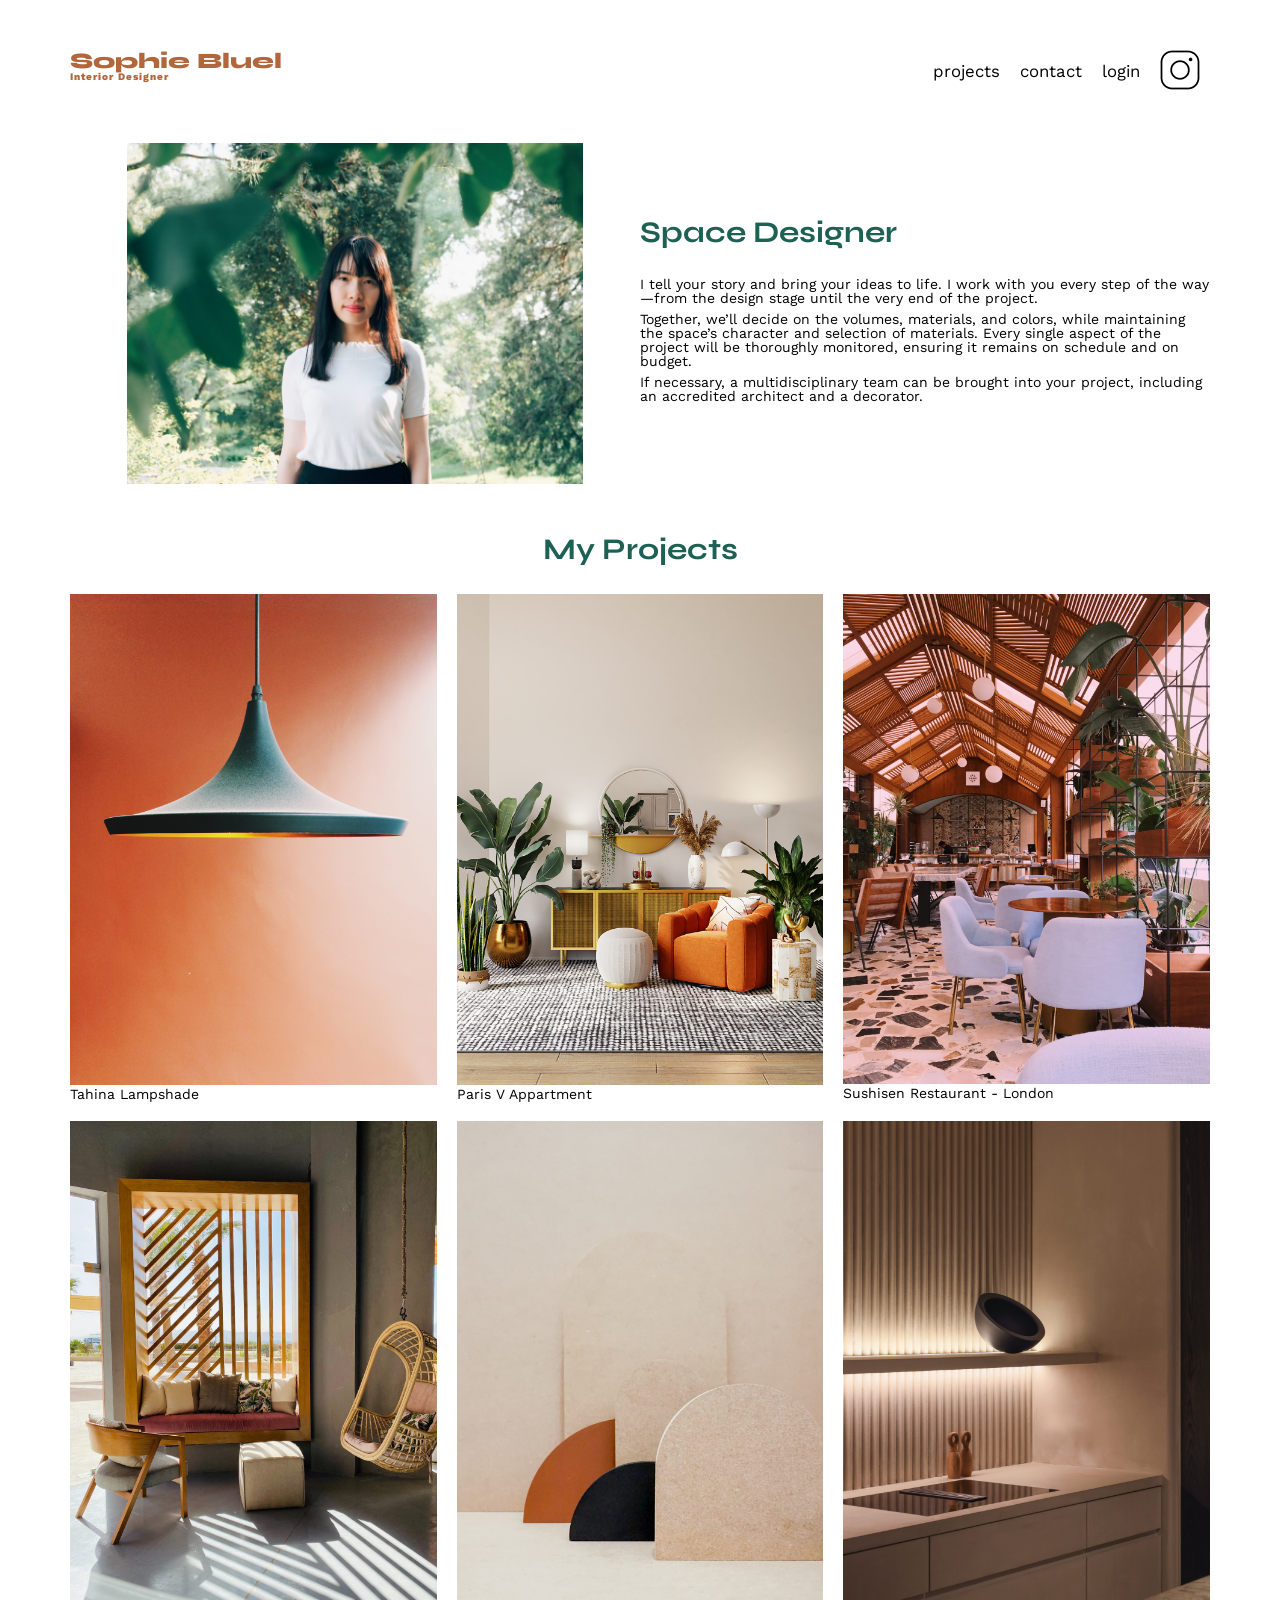
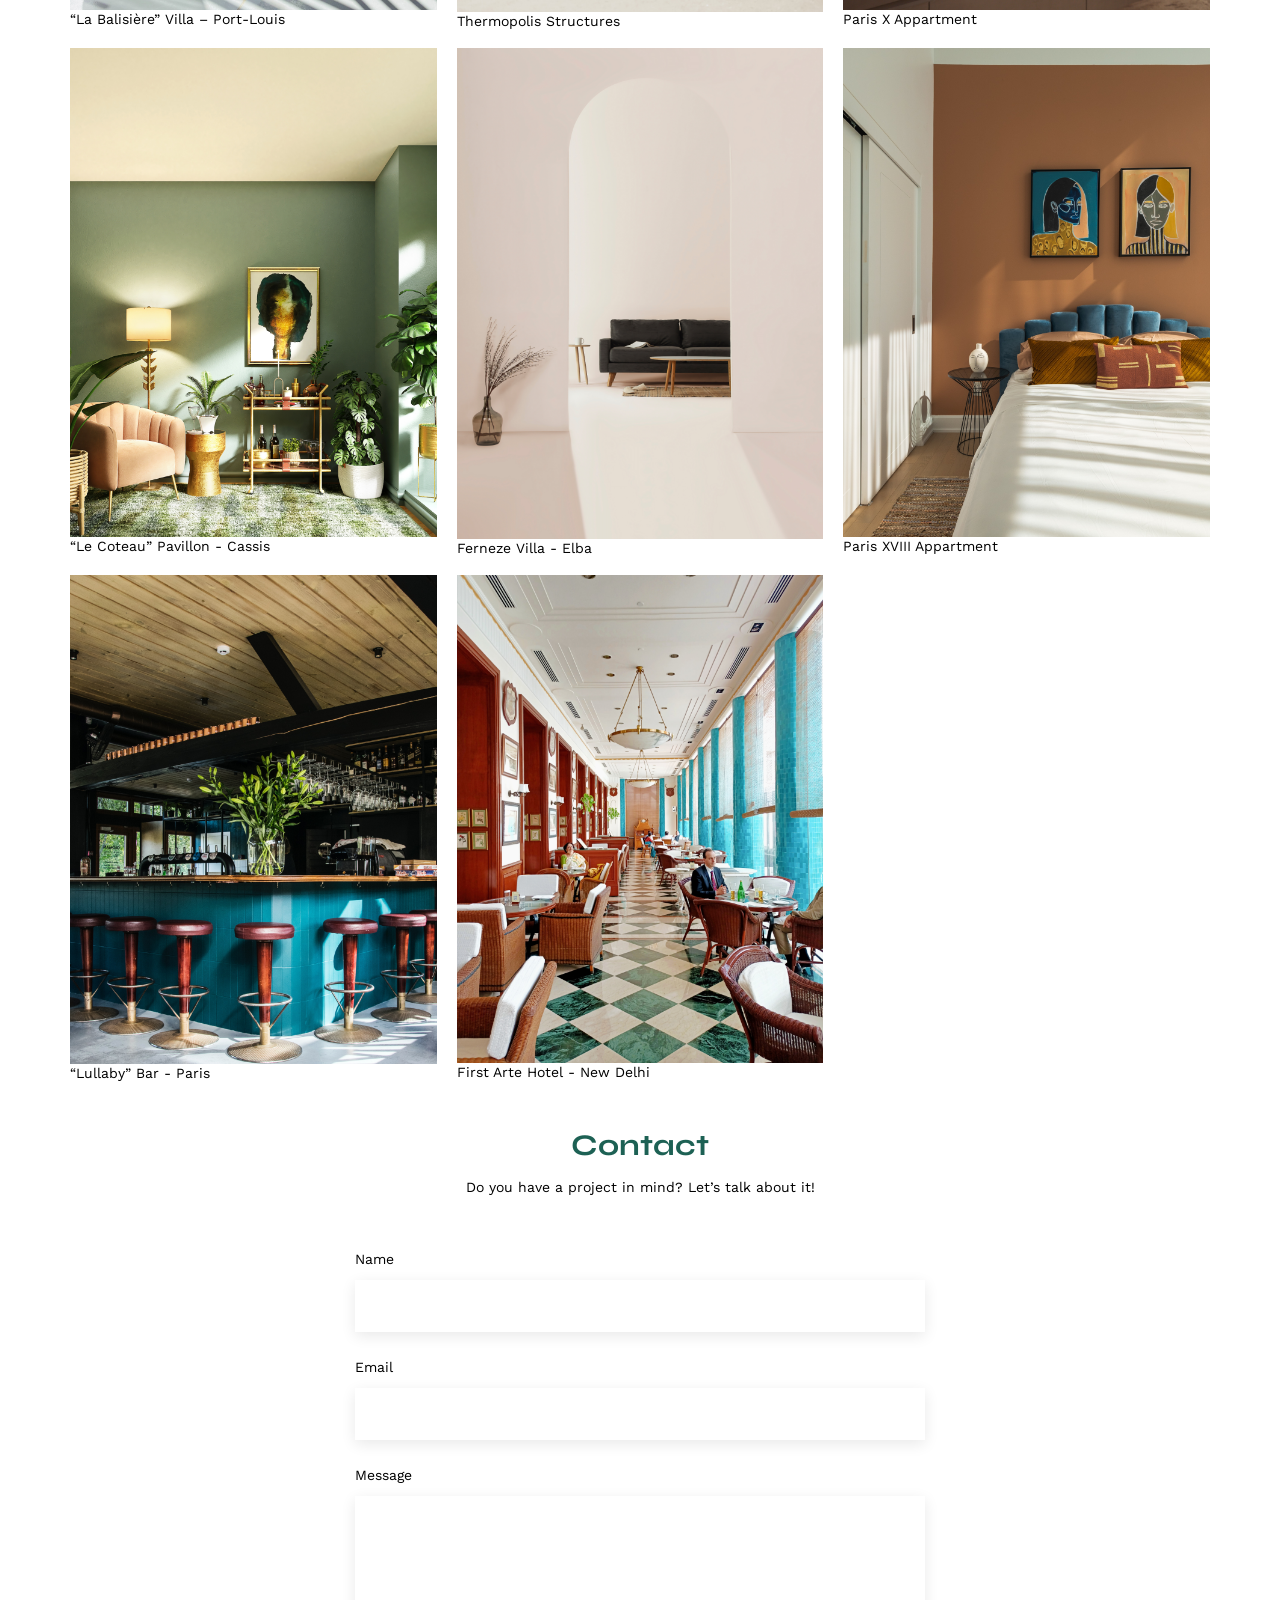
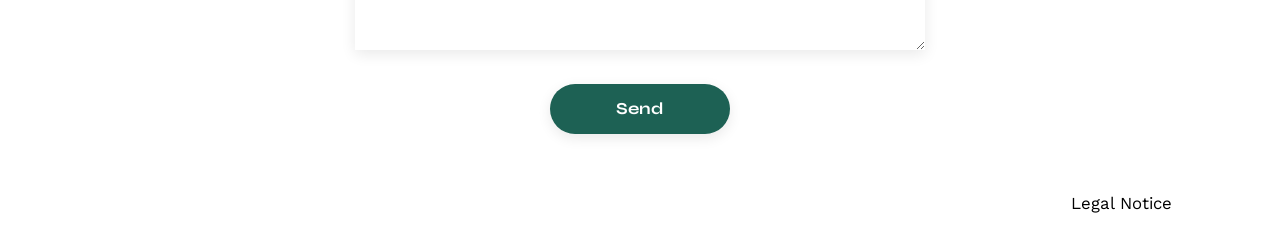
==== FrontEnd/index.html @ c7fe5cac "Added starter code to repository" ====
<!DOCTYPE html>
<html lang="fr">
<head>
	<meta charset="UTF-8">
	<title>Sophie Bluel - Interior Designer</title>
	<meta name="viewport" content="width=device-width, initial-scale=1.0">
	<link rel="preconnect" href="https://fonts.googleapis.com">
	<link rel="preconnect" href="https://fonts.gstatic.com" crossorigin>
	<link href="https://fonts.googleapis.com/css2?family=Syne:wght@700;800&family=Work+Sans&display=swap" rel="stylesheet">
	<meta name="description" content="">
	<link rel="stylesheet" href="./assets/style.css">
</head>
<body>
<header>
	<h1>Sophie Bluel <span>Interior Designer</span></h1>
	<nav>
		<ul>
			<li>projects</li>
			<li>contact</li>
			<li>login</li>
			<li><img src="./assets/icons/instagram.png" alt="Instagram"></li>
		</ul>
	</nav>
</header>
<main>
	<section id="introduction">
		<figure>
			<img src="./assets/images/sophie-bluel.png" alt="">
		</figure>
		<article>
			<h2>Space Designer</h2>
			<p>I tell your story and bring your ideas to life. I work with you every step of the way—from the design stage until the very end of the project.</p>
			<p>Together, we’ll decide on the volumes, materials, and colors, while maintaining the space’s character and selection of materials. Every single aspect of the project will be thoroughly monitored, ensuring it remains on schedule and on budget.</p>
			<p>If necessary, a multidisciplinary team can be brought into your project, including an accredited architect and a decorator.</p>
		</article>
	</section>
	<section id="portfolio">
		<h2>My Projects</h2>
		<div class="gallery">
			<figure>
				<img src="assets/images/abajour-tahina.png" alt="Tahina Lampshade">
				<figcaption>Tahina Lampshade</figcaption>
			</figure>
			<figure>
				<img src="assets/images/appartement-paris-v.png" alt="Paris V Appartment">
				<figcaption>Paris V Appartment</figcaption>
			</figure>
			<figure>
				<img src="assets/images/restaurant-sushisen-londres.png" alt="Sushisen Restaurant - London">
				<figcaption>Sushisen Restaurant - London</figcaption>
			</figure>
			<figure>
				<img src="assets/images/la-balisiere.png" alt="La Balisière” Villa – Port-Louis">
				<figcaption>“La Balisière” Villa – Port-Louis</figcaption>
			</figure>
			<figure>
				<img src="assets/images/structures-thermopolis.png" alt="Thermopolis Structures">
				<figcaption>Thermopolis Structures</figcaption>
			</figure>
			<figure>
				<img src="assets/images/appartement-paris-x.png" alt="Paris X Appartment">
				<figcaption>Paris X Appartment</figcaption>
			</figure>
			<figure>
				<img src="assets/images/le-coteau-cassis.png" alt="Le Coteau” Pavillon - Cassis">
				<figcaption>“Le Coteau” Pavillon - Cassis</figcaption>
			</figure>
			<figure>
				<img src="assets/images/villa-ferneze.png" alt="Ferneze Villa - Elba">
				<figcaption>Ferneze Villa - Elba</figcaption>
			</figure>
			<figure>
				<img src="assets/images/appartement-paris-xviii.png" alt="Paris XVIII Appartment">
				<figcaption>Paris XVIII Appartment</figcaption>
			</figure>
			<figure>
				<img src="assets/images/bar-lullaby-paris.png" alt="Lullaby” Bar - Paris">
				<figcaption>“Lullaby” Bar - Paris</figcaption>
			</figure>
			<figure>
				<img src="assets/images/hotel-first-arte-new-delhi.png" alt="Hotel First Arte - New Delhi">
				<figcaption>First Arte Hotel - New Delhi</figcaption>
			</figure>
		</div>
	</section>
	<section id="contact">
		<h2>Contact</h2>
		<p>Do you have a project in mind? Let’s talk about it!</p>
		<form action="#" method="post">
			<label for="name">Name</label>
			<input type="text" name="name" id="name">
			<label for="email">Email</label>
			<input type="email" name="email" id="email">
			<label for="message">Message</label>
			<textarea name="message" id="message" cols="30" rows="10"></textarea>
			<input type="submit" value="Send">
		</form>
	</section>
</main>

<footer>
	<nav>
		<ul>
			<li>Legal Notice</li>
		</ul>
	</nav>
</footer>
</body>
</html>
---- FrontEnd/assets/style.css ----
/* http://meyerweb.com/eric/tools/css/reset/
   v2.0 | 20110126
   License: none (public domain)
*/

html, body, div, span, applet, object, iframe,
h1, h2, h3, h4, h5, h6, p, blockquote, pre,
a, abbr, acronym, address, big, cite, code,
del, dfn, em, img, ins, kbd, q, s, samp,
small, strike, strong, sub, sup, tt, var,
b, u, i, center,
dl, dt, dd, ol, ul, li,
fieldset, form, label, legend,
table, caption, tbody, tfoot, thead, tr, th, td,
article, aside, canvas, details, embed,
figure, figcaption, footer, header, hgroup,
menu, nav, output, ruby, section, summary,
time, mark, audio, video {
	margin: 0;
	padding: 0;
	border: 0;
	font-size: 100%;
	font: inherit;
	vertical-align: baseline;
}
/* HTML5 display-role reset for older browsers */
article, aside, details, figcaption, figure,
footer, header, hgroup, menu, nav, section {
	display: block;
}
body {
	line-height: 1;
}
ol, ul {
	list-style: none;
}
blockquote, q {
	quotes: none;
}
blockquote:before, blockquote:after,
q:before, q:after {
	content: '';
	content: none;
}
table {
	border-collapse: collapse;
	border-spacing: 0;
}
/** end reset css**/
body {
	max-width: 1140px;
	margin:auto;
	font-family: 'Work Sans' ;
	font-size: 14px;
}
header {
	display: flex;
	justify-content: space-between;
	margin: 50px 0
}
section {
	margin: 50px 0
}

h1{
	display: flex;
	flex-direction: column;
	font-family: 'Syne';
	font-size: 22px;
	font-weight: 800;
	color: #B1663C
}

h1 > span {
	font-family: 'Work Sans';
	font-size:10px;
	letter-spacing: 0.1em;
;
}

h2{
	font-family: 'Syne';
	font-weight: 700;
	font-size: 30px;
	color: #1D6154
}
nav ul {
	display: flex;
	align-items: center;
	list-style-type: none;

}
nav li {
	padding: 0 10px;
	font-size: 1.2em;
}

li:hover {
	color: #B1663C;
}
#introduction {
	display: flex;
	align-items: center;
}
#introduction figure {
	flex: 1
}
#introduction img {
	display: block;
	margin: auto;
	width: 80%;
}

#introduction article {
	flex: 1
}
#introduction h2 {
	margin-bottom: 1em;
}

#introduction p {
	margin-bottom: 0.5em;
}
#portfolio h2 {
	text-align: center;
	margin-bottom: 1em;
}
.gallery {
	width: 100%;
	display: grid;
	grid-template-columns: 1fr 1fr 1fr;
	grid-column-gap: 20px;
	grid-row-gap: 20px;
}

.gallery img {
	width: 100%;

}
#contact {
	width: 50%;
margin: auto;
}
#contact > * {
	text-align: center;

}
#contact h2{
	margin-bottom: 20px;
}
#contact form {
	text-align: left;
	margin-top:30px;
	display: flex;
	flex-direction: column;
}

#contact input {
	height: 50px;
	font-size: 1.2em;
	border: none;
	box-shadow: 0px 4px 14px rgba(0, 0, 0, 0.09);
}
#contact label {
	margin: 2em 0 1em 0;
}
#contact textarea {
	border: none;
	box-shadow: 0px 4px 14px rgba(0, 0, 0, 0.09);
}

input[type="submit"]{
	font-family: 'Syne';
	font-weight: 700;
	color: white;
	background-color: #1D6154;
	margin : 2em auto ;
	width: 180px;
	text-align: center;
	border-radius: 60px ;
}

footer nav ul {
	display: flex;
	justify-content: flex-end;
	margin: 2em
}
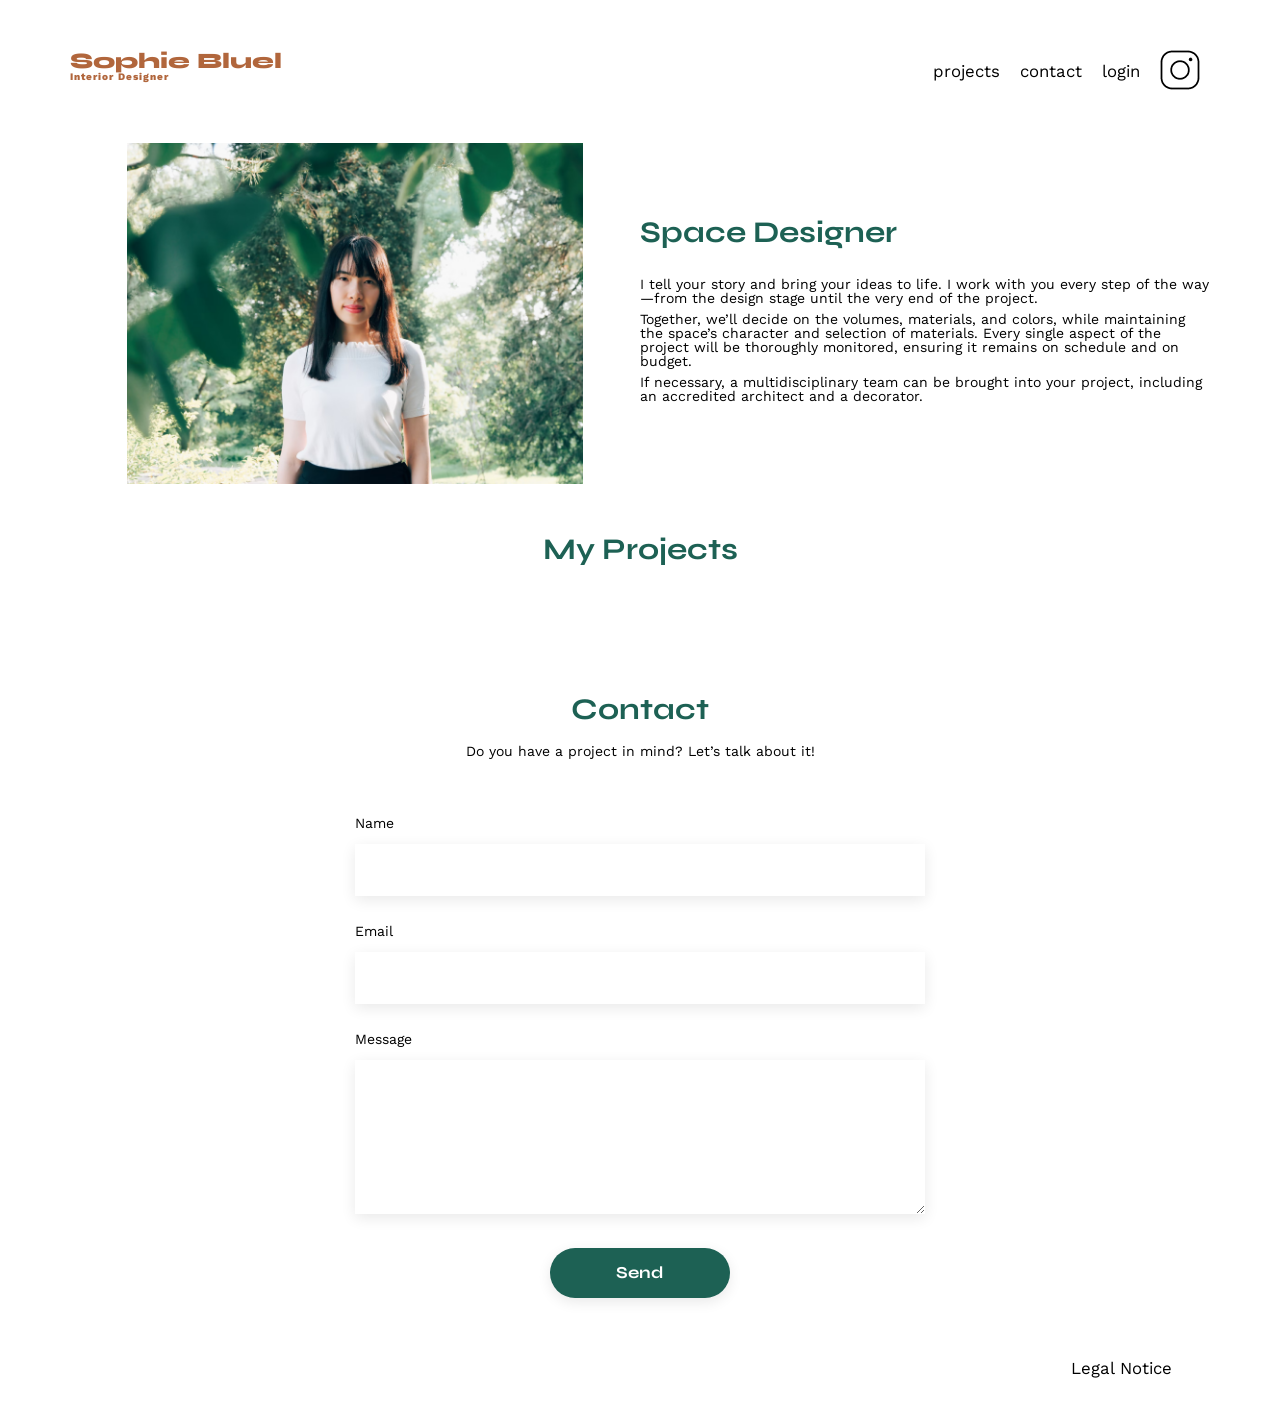
==== commit 4de978c8: "Created the project showcase page" ====
--- a/FrontEnd/index.html
+++ b/FrontEnd/index.html
@@ -1,109 +1,81 @@
 <!DOCTYPE html>
 <html lang="fr">
-<head>
-	<meta charset="UTF-8">
-	<title>Sophie Bluel - Interior Designer</title>
-	<meta name="viewport" content="width=device-width, initial-scale=1.0">
-	<link rel="preconnect" href="https://fonts.googleapis.com">
-	<link rel="preconnect" href="https://fonts.gstatic.com" crossorigin>
-	<link href="https://fonts.googleapis.com/css2?family=Syne:wght@700;800&family=Work+Sans&display=swap" rel="stylesheet">
-	<meta name="description" content="">
-	<link rel="stylesheet" href="./assets/style.css">
-</head>
-<body>
-<header>
-	<h1>Sophie Bluel <span>Interior Designer</span></h1>
-	<nav>
-		<ul>
-			<li>projects</li>
-			<li>contact</li>
-			<li>login</li>
-			<li><img src="./assets/icons/instagram.png" alt="Instagram"></li>
-		</ul>
-	</nav>
-</header>
-<main>
-	<section id="introduction">
-		<figure>
-			<img src="./assets/images/sophie-bluel.png" alt="">
-		</figure>
-		<article>
-			<h2>Space Designer</h2>
-			<p>I tell your story and bring your ideas to life. I work with you every step of the way—from the design stage until the very end of the project.</p>
-			<p>Together, we’ll decide on the volumes, materials, and colors, while maintaining the space’s character and selection of materials. Every single aspect of the project will be thoroughly monitored, ensuring it remains on schedule and on budget.</p>
-			<p>If necessary, a multidisciplinary team can be brought into your project, including an accredited architect and a decorator.</p>
-		</article>
-	</section>
-	<section id="portfolio">
-		<h2>My Projects</h2>
-		<div class="gallery">
-			<figure>
-				<img src="assets/images/abajour-tahina.png" alt="Tahina Lampshade">
-				<figcaption>Tahina Lampshade</figcaption>
-			</figure>
-			<figure>
-				<img src="assets/images/appartement-paris-v.png" alt="Paris V Appartment">
-				<figcaption>Paris V Appartment</figcaption>
-			</figure>
-			<figure>
-				<img src="assets/images/restaurant-sushisen-londres.png" alt="Sushisen Restaurant - London">
-				<figcaption>Sushisen Restaurant - London</figcaption>
-			</figure>
-			<figure>
-				<img src="assets/images/la-balisiere.png" alt="La Balisière” Villa – Port-Louis">
-				<figcaption>“La Balisière” Villa – Port-Louis</figcaption>
-			</figure>
-			<figure>
-				<img src="assets/images/structures-thermopolis.png" alt="Thermopolis Structures">
-				<figcaption>Thermopolis Structures</figcaption>
-			</figure>
-			<figure>
-				<img src="assets/images/appartement-paris-x.png" alt="Paris X Appartment">
-				<figcaption>Paris X Appartment</figcaption>
-			</figure>
-			<figure>
-				<img src="assets/images/le-coteau-cassis.png" alt="Le Coteau” Pavillon - Cassis">
-				<figcaption>“Le Coteau” Pavillon - Cassis</figcaption>
-			</figure>
-			<figure>
-				<img src="assets/images/villa-ferneze.png" alt="Ferneze Villa - Elba">
-				<figcaption>Ferneze Villa - Elba</figcaption>
-			</figure>
-			<figure>
-				<img src="assets/images/appartement-paris-xviii.png" alt="Paris XVIII Appartment">
-				<figcaption>Paris XVIII Appartment</figcaption>
-			</figure>
-			<figure>
-				<img src="assets/images/bar-lullaby-paris.png" alt="Lullaby” Bar - Paris">
-				<figcaption>“Lullaby” Bar - Paris</figcaption>
-			</figure>
-			<figure>
-				<img src="assets/images/hotel-first-arte-new-delhi.png" alt="Hotel First Arte - New Delhi">
-				<figcaption>First Arte Hotel - New Delhi</figcaption>
-			</figure>
-		</div>
-	</section>
-	<section id="contact">
-		<h2>Contact</h2>
-		<p>Do you have a project in mind? Let’s talk about it!</p>
-		<form action="#" method="post">
-			<label for="name">Name</label>
-			<input type="text" name="name" id="name">
-			<label for="email">Email</label>
-			<input type="email" name="email" id="email">
-			<label for="message">Message</label>
-			<textarea name="message" id="message" cols="30" rows="10"></textarea>
-			<input type="submit" value="Send">
-		</form>
-	</section>
-</main>
+  <head>
+    <meta charset="UTF-8" />
+    <title>Sophie Bluel - Interior Designer</title>
+    <meta name="viewport" content="width=device-width, initial-scale=1.0" />
+    <link rel="preconnect" href="https://fonts.googleapis.com" />
+    <link rel="preconnect" href="https://fonts.gstatic.com" crossorigin />
+    <link
+      href="https://fonts.googleapis.com/css2?family=Syne:wght@700;800&family=Work+Sans&display=swap"
+      rel="stylesheet"
+    />
+    <meta name="description" content="" />
+    <link rel="stylesheet" href="./assets/style.css" />
+    <script src="./script.js" defer></script>
+  </head>
+  <body>
+    <header>
+      <h1>Sophie Bluel <span>Interior Designer</span></h1>
+      <nav>
+        <ul>
+          <li>projects</li>
+          <li>contact</li>
+          <li>login</li>
+          <li><img src="./assets/icons/instagram.png" alt="Instagram" /></li>
+        </ul>
+      </nav>
+    </header>
+    <main>
+      <section id="introduction">
+        <figure>
+          <img src="./assets/images/sophie-bluel.png" alt="" />
+        </figure>
+        <article>
+          <h2>Space Designer</h2>
+          <p>
+            I tell your story and bring your ideas to life. I work with you
+            every step of the way—from the design stage until the very end of
+            the project.
+          </p>
+          <p>
+            Together, we’ll decide on the volumes, materials, and colors, while
+            maintaining the space’s character and selection of materials. Every
+            single aspect of the project will be thoroughly monitored, ensuring
+            it remains on schedule and on budget.
+          </p>
+          <p>
+            If necessary, a multidisciplinary team can be brought into your
+            project, including an accredited architect and a decorator.
+          </p>
+        </article>
+      </section>
+      <section id="portfolio">
+        <h2>My Projects</h2>
+        <ul class="project-filter"></ul>
+        <div class="gallery"></div>
+      </section>
+      <section id="contact">
+        <h2>Contact</h2>
+        <p>Do you have a project in mind? Let’s talk about it!</p>
+        <form action="#" method="post">
+          <label for="name">Name</label>
+          <input type="text" name="name" id="name" />
+          <label for="email">Email</label>
+          <input type="email" name="email" id="email" />
+          <label for="message">Message</label>
+          <textarea name="message" id="message" cols="30" rows="10"></textarea>
+          <input type="submit" value="Send" />
+        </form>
+      </section>
+    </main>
 
-<footer>
-	<nav>
-		<ul>
-			<li>Legal Notice</li>
-		</ul>
-	</nav>
-</footer>
-</body>
+    <footer>
+      <nav>
+        <ul>
+          <li>Legal Notice</li>
+        </ul>
+      </nav>
+    </footer>
+  </body>
 </html>
--- a/FrontEnd/assets/style.css
+++ b/FrontEnd/assets/style.css
@@ -3,186 +3,302 @@
    License: none (public domain)
 */
 
-html, body, div, span, applet, object, iframe,
-h1, h2, h3, h4, h5, h6, p, blockquote, pre,
-a, abbr, acronym, address, big, cite, code,
-del, dfn, em, img, ins, kbd, q, s, samp,
-small, strike, strong, sub, sup, tt, var,
-b, u, i, center,
-dl, dt, dd, ol, ul, li,
-fieldset, form, label, legend,
-table, caption, tbody, tfoot, thead, tr, th, td,
-article, aside, canvas, details, embed,
-figure, figcaption, footer, header, hgroup,
-menu, nav, output, ruby, section, summary,
-time, mark, audio, video {
-	margin: 0;
-	padding: 0;
-	border: 0;
-	font-size: 100%;
-	font: inherit;
-	vertical-align: baseline;
+html,
+body,
+div,
+span,
+applet,
+object,
+iframe,
+h1,
+h2,
+h3,
+h4,
+h5,
+h6,
+p,
+blockquote,
+pre,
+a,
+abbr,
+acronym,
+address,
+big,
+cite,
+code,
+del,
+dfn,
+em,
+img,
+ins,
+kbd,
+q,
+s,
+samp,
+small,
+strike,
+strong,
+sub,
+sup,
+tt,
+var,
+b,
+u,
+i,
+center,
+dl,
+dt,
+dd,
+ol,
+ul,
+li,
+fieldset,
+form,
+label,
+legend,
+table,
+caption,
+tbody,
+tfoot,
+thead,
+tr,
+th,
+td,
+article,
+aside,
+canvas,
+details,
+embed,
+figure,
+figcaption,
+footer,
+header,
+hgroup,
+menu,
+nav,
+output,
+ruby,
+section,
+summary,
+time,
+mark,
+audio,
+video {
+  margin: 0;
+  padding: 0;
+  border: 0;
+  font-size: 100%;
+  font: inherit;
+  vertical-align: baseline;
 }
 /* HTML5 display-role reset for older browsers */
-article, aside, details, figcaption, figure,
-footer, header, hgroup, menu, nav, section {
-	display: block;
+article,
+aside,
+details,
+figcaption,
+figure,
+footer,
+header,
+hgroup,
+menu,
+nav,
+section {
+  display: block;
 }
 body {
-	line-height: 1;
-}
-ol, ul {
-	list-style: none;
-}
-blockquote, q {
-	quotes: none;
-}
-blockquote:before, blockquote:after,
-q:before, q:after {
-	content: '';
-	content: none;
+  line-height: 1;
+}
+ol,
+ul {
+  list-style: none;
+}
+blockquote,
+q {
+  quotes: none;
+}
+blockquote:before,
+blockquote:after,
+q:before,
+q:after {
+  content: "";
+  content: none;
 }
 table {
-	border-collapse: collapse;
-	border-spacing: 0;
+  border-collapse: collapse;
+  border-spacing: 0;
 }
 /** end reset css**/
+
 body {
-	max-width: 1140px;
-	margin:auto;
-	font-family: 'Work Sans' ;
-	font-size: 14px;
+  max-width: 1140px;
+  margin: auto;
+  font-family: "Work Sans";
+  font-size: 14px;
 }
 header {
-	display: flex;
-	justify-content: space-between;
-	margin: 50px 0
+  display: flex;
+  justify-content: space-between;
+  margin: 50px 0;
 }
 section {
-	margin: 50px 0
-}
-
-h1{
-	display: flex;
-	flex-direction: column;
-	font-family: 'Syne';
-	font-size: 22px;
-	font-weight: 800;
-	color: #B1663C
+  margin: 50px 0;
+}
+
+h1 {
+  display: flex;
+  flex-direction: column;
+  font-family: "Syne";
+  font-size: 22px;
+  font-weight: 800;
+  color: #b1663c;
 }
 
 h1 > span {
-	font-family: 'Work Sans';
-	font-size:10px;
-	letter-spacing: 0.1em;
-;
-}
-
-h2{
-	font-family: 'Syne';
-	font-weight: 700;
-	font-size: 30px;
-	color: #1D6154
+  font-family: "Work Sans";
+  font-size: 10px;
+  letter-spacing: 0.1em;
+}
+
+h2 {
+  font-family: "Syne";
+  font-weight: 700;
+  font-size: 30px;
+  color: #1d6154;
 }
 nav ul {
-	display: flex;
-	align-items: center;
-	list-style-type: none;
-
+  display: flex;
+  align-items: center;
+  list-style-type: none;
 }
 nav li {
-	padding: 0 10px;
-	font-size: 1.2em;
+  padding: 0 10px;
+  font-size: 1.2em;
 }
 
 li:hover {
-	color: #B1663C;
+  color: #b1663c;
 }
 #introduction {
-	display: flex;
-	align-items: center;
+  display: flex;
+  align-items: center;
 }
 #introduction figure {
-	flex: 1
+  flex: 1;
 }
 #introduction img {
-	display: block;
-	margin: auto;
-	width: 80%;
+  display: block;
+  margin: auto;
+  width: 80%;
 }
 
 #introduction article {
-	flex: 1
+  flex: 1;
 }
 #introduction h2 {
-	margin-bottom: 1em;
+  margin-bottom: 1em;
 }
 
 #introduction p {
-	margin-bottom: 0.5em;
+  margin-bottom: 0.5em;
 }
 #portfolio h2 {
-	text-align: center;
-	margin-bottom: 1em;
-}
+  text-align: center;
+  margin-bottom: 1em;
+}
+
+.project-filter {
+  display: flex;
+  flex-direction: row;
+  justify-content: center;
+  gap: 15px;
+  margin-top: 40px;
+  margin-bottom: 40px;
+}
+
+.project-filter button {
+  font-family: "Syne";
+  border: 1px solid #1d6154;
+  /* min-width: 75px;
+  max-width: 200px; */
+  box-sizing: border-box;
+  /* width: fit-content; */
+  color: #1d6154;
+  background-color: white;
+  border-radius: 30px;
+  padding: 7px 6px;
+  font-weight: bold;
+  font-size: medium;
+  cursor: pointer;
+}
+
+/* .project-filter button.small-btn {
+  min-width: 100px;
+}
+
+.project-filter button.large-btn {
+  min-width: 150px;
+} */
+
+.project-filter button.active-btn {
+  color: white;
+  background-color: #1d6154;
+}
+
 .gallery {
-	width: 100%;
-	display: grid;
-	grid-template-columns: 1fr 1fr 1fr;
-	grid-column-gap: 20px;
-	grid-row-gap: 20px;
+  width: 100%;
+  display: grid;
+  grid-template-columns: 1fr 1fr 1fr;
+  grid-column-gap: 20px;
+  grid-row-gap: 20px;
 }
 
 .gallery img {
-	width: 100%;
-
+  width: 100%;
 }
 #contact {
-	width: 50%;
-margin: auto;
+  width: 50%;
+  margin: auto;
 }
 #contact > * {
-	text-align: center;
-
-}
-#contact h2{
-	margin-bottom: 20px;
+  text-align: center;
+}
+#contact h2 {
+  margin-bottom: 20px;
 }
 #contact form {
-	text-align: left;
-	margin-top:30px;
-	display: flex;
-	flex-direction: column;
+  text-align: left;
+  margin-top: 30px;
+  display: flex;
+  flex-direction: column;
 }
 
 #contact input {
-	height: 50px;
-	font-size: 1.2em;
-	border: none;
-	box-shadow: 0px 4px 14px rgba(0, 0, 0, 0.09);
+  height: 50px;
+  font-size: 1.2em;
+  border: none;
+  box-shadow: 0px 4px 14px rgba(0, 0, 0, 0.09);
 }
 #contact label {
-	margin: 2em 0 1em 0;
+  margin: 2em 0 1em 0;
 }
 #contact textarea {
-	border: none;
-	box-shadow: 0px 4px 14px rgba(0, 0, 0, 0.09);
-}
-
-input[type="submit"]{
-	font-family: 'Syne';
-	font-weight: 700;
-	color: white;
-	background-color: #1D6154;
-	margin : 2em auto ;
-	width: 180px;
-	text-align: center;
-	border-radius: 60px ;
+  border: none;
+  box-shadow: 0px 4px 14px rgba(0, 0, 0, 0.09);
+}
+
+input[type="submit"] {
+  font-family: "Syne";
+  font-weight: 700;
+  color: white;
+  background-color: #1d6154;
+  margin: 2em auto;
+  width: 180px;
+  text-align: center;
+  border-radius: 60px;
 }
 
 footer nav ul {
-	display: flex;
-	justify-content: flex-end;
-	margin: 2em
-}
-
+  display: flex;
+  justify-content: flex-end;
+  margin: 2em;
+}
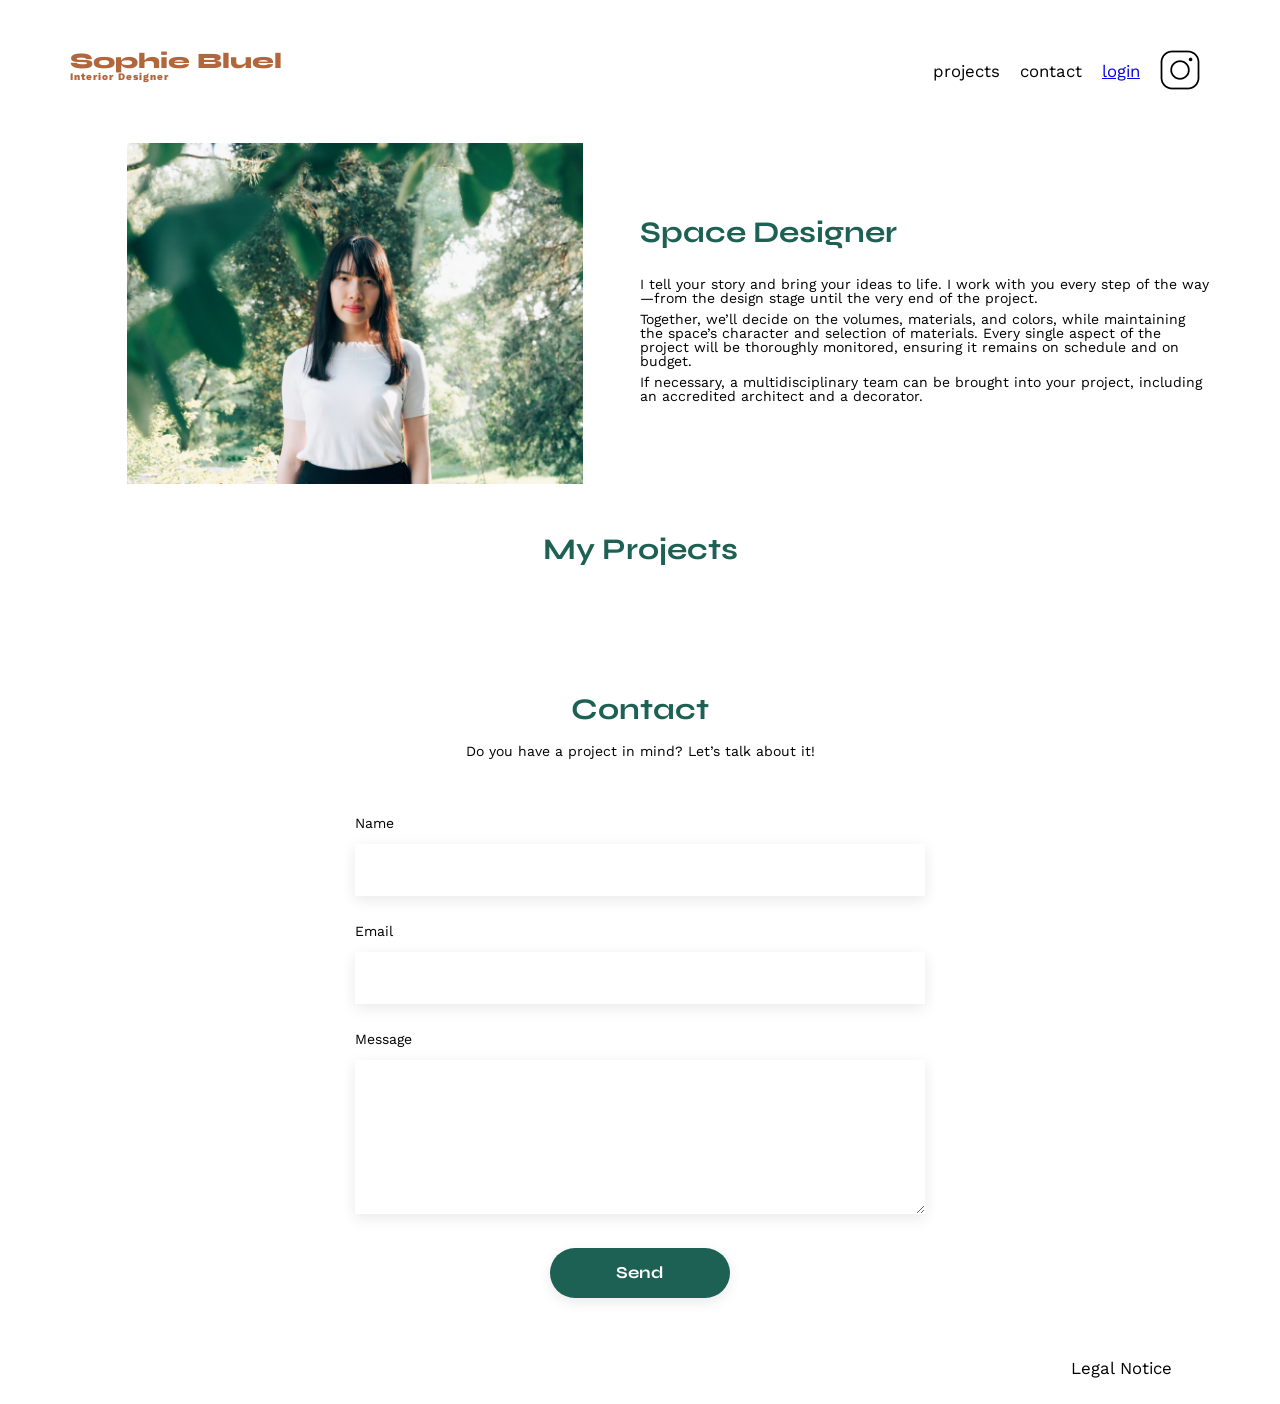
==== commit b670714b: "Added login page" ====
--- a/FrontEnd/index.html
+++ b/FrontEnd/index.html
@@ -1,5 +1,5 @@
 <!DOCTYPE html>
-<html lang="fr">
+<html lang="en">
   <head>
     <meta charset="UTF-8" />
     <title>Sophie Bluel - Interior Designer</title>
@@ -21,7 +21,7 @@
         <ul>
           <li>projects</li>
           <li>contact</li>
-          <li>login</li>
+          <li><a href="./login.html">login</a></li>
           <li><img src="./assets/icons/instagram.png" alt="Instagram" /></li>
         </ul>
       </nav>
--- a/FrontEnd/assets/style.css
+++ b/FrontEnd/assets/style.css
@@ -302,3 +302,53 @@
   justify-content: flex-end;
   margin: 2em;
 }
+
+/* LOGIN STYLES */
+.login-body {
+  display: flex;
+  flex-direction: column;
+  justify-content: center;
+  align-items: center;
+  height: 750px;
+  gap: 20px;
+}
+
+.login-form {
+  display: flex;
+  flex-direction: column;
+  align-items: center;
+  gap: 20px;
+}
+
+.login-div {
+  display: flex;
+  flex-direction: column;
+  gap: 2px;
+}
+
+.login-div > label {
+  /* font-family: "Syne"; */
+  font-weight: normal;
+}
+
+.login-div > input {
+  width: 300px;
+  height: 35px;
+  border: none;
+  box-shadow: 1px 1px 5px rgba(0, 0, 0, 0.1);
+}
+
+.login-form > button {
+  width: 100px;
+  height: 35px;
+  font-family: "Syne";
+  border-radius: 30px;
+  border: none;
+  background-color: #1d6154;
+  color: white;
+}
+
+.login-error {
+  color: red;
+  visibility: hidden;
+}
